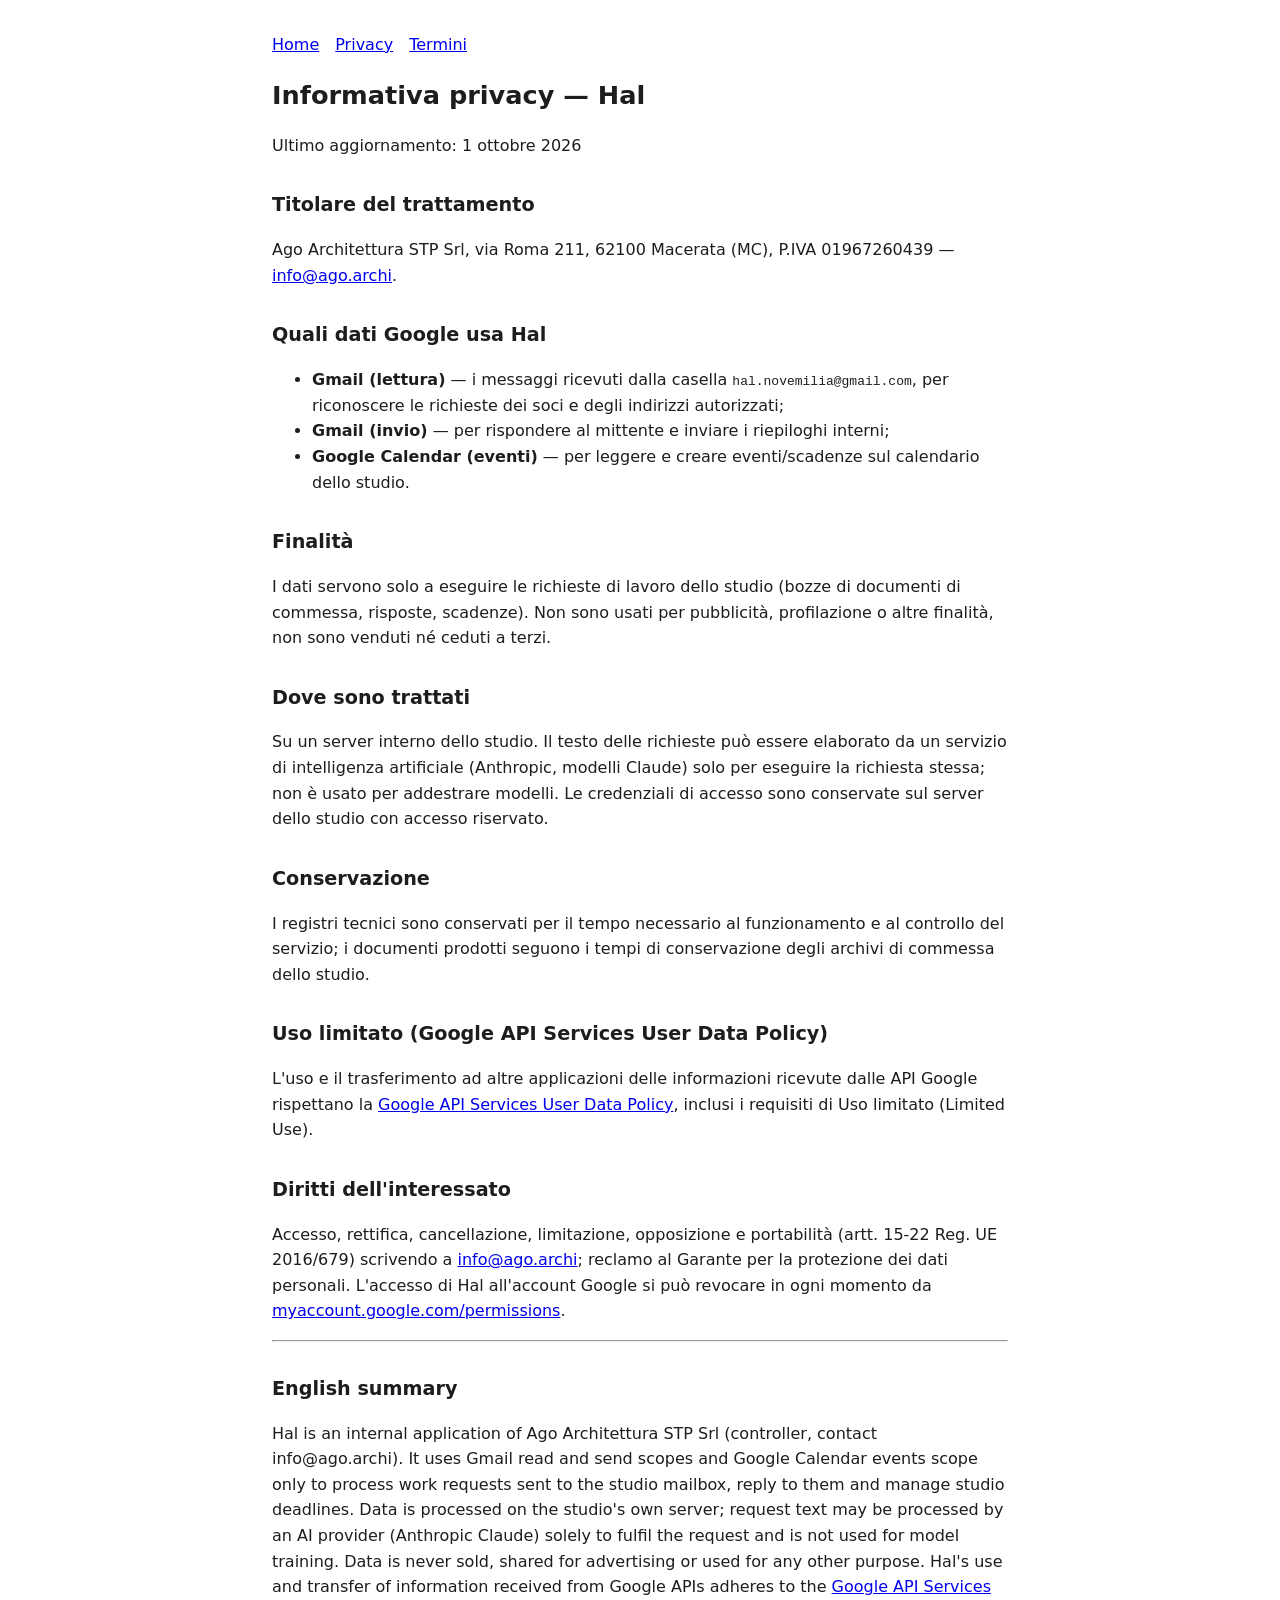
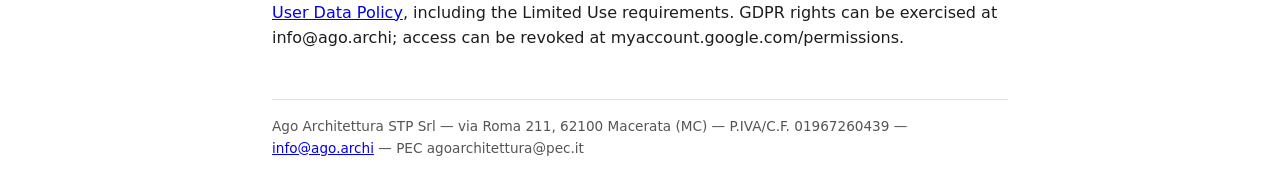
==== privacy.html @ d5c6383b "Add files via upload" ====
<!doctype html><html lang="it"><head><meta charset="utf-8"><meta name="viewport" content="width=device-width,initial-scale=1"><title>Informativa privacy</title><link rel="stylesheet" href="style.css"></head><body>
<nav><a href="index.html">Home</a><a href="privacy.html">Privacy</a><a href="termini.html">Termini</a></nav>
<h1>Informativa privacy — Hal</h1>
<p>Ultimo aggiornamento: 1 ottobre 2026</p>
<h2>Titolare del trattamento</h2>
<p>Ago Architettura STP Srl, via Roma 211, 62100 Macerata (MC), P.IVA 01967260439 — <a href="mailto:info@ago.archi">info@ago.archi</a>.</p>
<h2>Quali dati Google usa Hal</h2>
<ul>
<li><strong>Gmail (lettura)</strong> — i messaggi ricevuti dalla casella <code>hal.novemilia@gmail.com</code>, per riconoscere le richieste dei soci e degli indirizzi autorizzati;</li>
<li><strong>Gmail (invio)</strong> — per rispondere al mittente e inviare i riepiloghi interni;</li>
<li><strong>Google Calendar (eventi)</strong> — per leggere e creare eventi/scadenze sul calendario dello studio.</li>
</ul>
<h2>Finalità</h2>
<p>I dati servono solo a eseguire le richieste di lavoro dello studio (bozze di documenti di commessa, risposte, scadenze). Non sono usati per pubblicità, profilazione o altre finalità, non sono venduti né ceduti a terzi.</p>
<h2>Dove sono trattati</h2>
<p>Su un server interno dello studio. Il testo delle richieste può essere elaborato da un servizio di intelligenza artificiale (Anthropic, modelli Claude) solo per eseguire la richiesta stessa; non è usato per addestrare modelli. Le credenziali di accesso sono conservate sul server dello studio con accesso riservato.</p>
<h2>Conservazione</h2>
<p>I registri tecnici sono conservati per il tempo necessario al funzionamento e al controllo del servizio; i documenti prodotti seguono i tempi di conservazione degli archivi di commessa dello studio.</p>
<h2>Uso limitato (Google API Services User Data Policy)</h2>
<p>L'uso e il trasferimento ad altre applicazioni delle informazioni ricevute dalle API Google rispettano la <a href="https://developers.google.com/terms/api-services-user-data-policy">Google API Services User Data Policy</a>, inclusi i requisiti di Uso limitato (Limited Use).</p>
<h2>Diritti dell'interessato</h2>
<p>Accesso, rettifica, cancellazione, limitazione, opposizione e portabilità (artt. 15-22 Reg. UE 2016/679) scrivendo a <a href="mailto:info@ago.archi">info@ago.archi</a>; reclamo al Garante per la protezione dei dati personali. L'accesso di Hal all'account Google si può revocare in ogni momento da <a href="https://myaccount.google.com/permissions">myaccount.google.com/permissions</a>.</p>
<hr>
<h2>English summary</h2>
<p>Hal is an internal application of Ago Architettura STP Srl (controller, contact info@ago.archi). It uses Gmail read and send scopes and Google Calendar events scope only to process work requests sent to the studio mailbox, reply to them and manage studio deadlines. Data is processed on the studio's own server; request text may be processed by an AI provider (Anthropic Claude) solely to fulfil the request and is not used for model training. Data is never sold, shared for advertising or used for any other purpose. Hal's use and transfer of information received from Google APIs adheres to the <a href="https://developers.google.com/terms/api-services-user-data-policy">Google API Services User Data Policy</a>, including the Limited Use requirements. GDPR rights can be exercised at info@ago.archi; access can be revoked at myaccount.google.com/permissions.</p>
<footer>Ago Architettura STP Srl — via Roma 211, 62100 Macerata (MC) — P.IVA/C.F. 01967260439 — <a href="mailto:info@ago.archi">info@ago.archi</a> — PEC agoarchitettura@pec.it</footer></body></html>
---- style.css ----
body{font-family:system-ui,-apple-system,"Segoe UI",sans-serif;max-width:46rem;margin:0 auto;padding:2rem 1rem;line-height:1.6;color:#1d1d1f;background:#fff}
h1{font-size:1.6rem}h2{font-size:1.2rem;margin-top:2rem}nav a{margin-right:1rem}footer{margin-top:3rem;font-size:.85rem;color:#555;border-top:1px solid #ddd;padding-top:1rem}
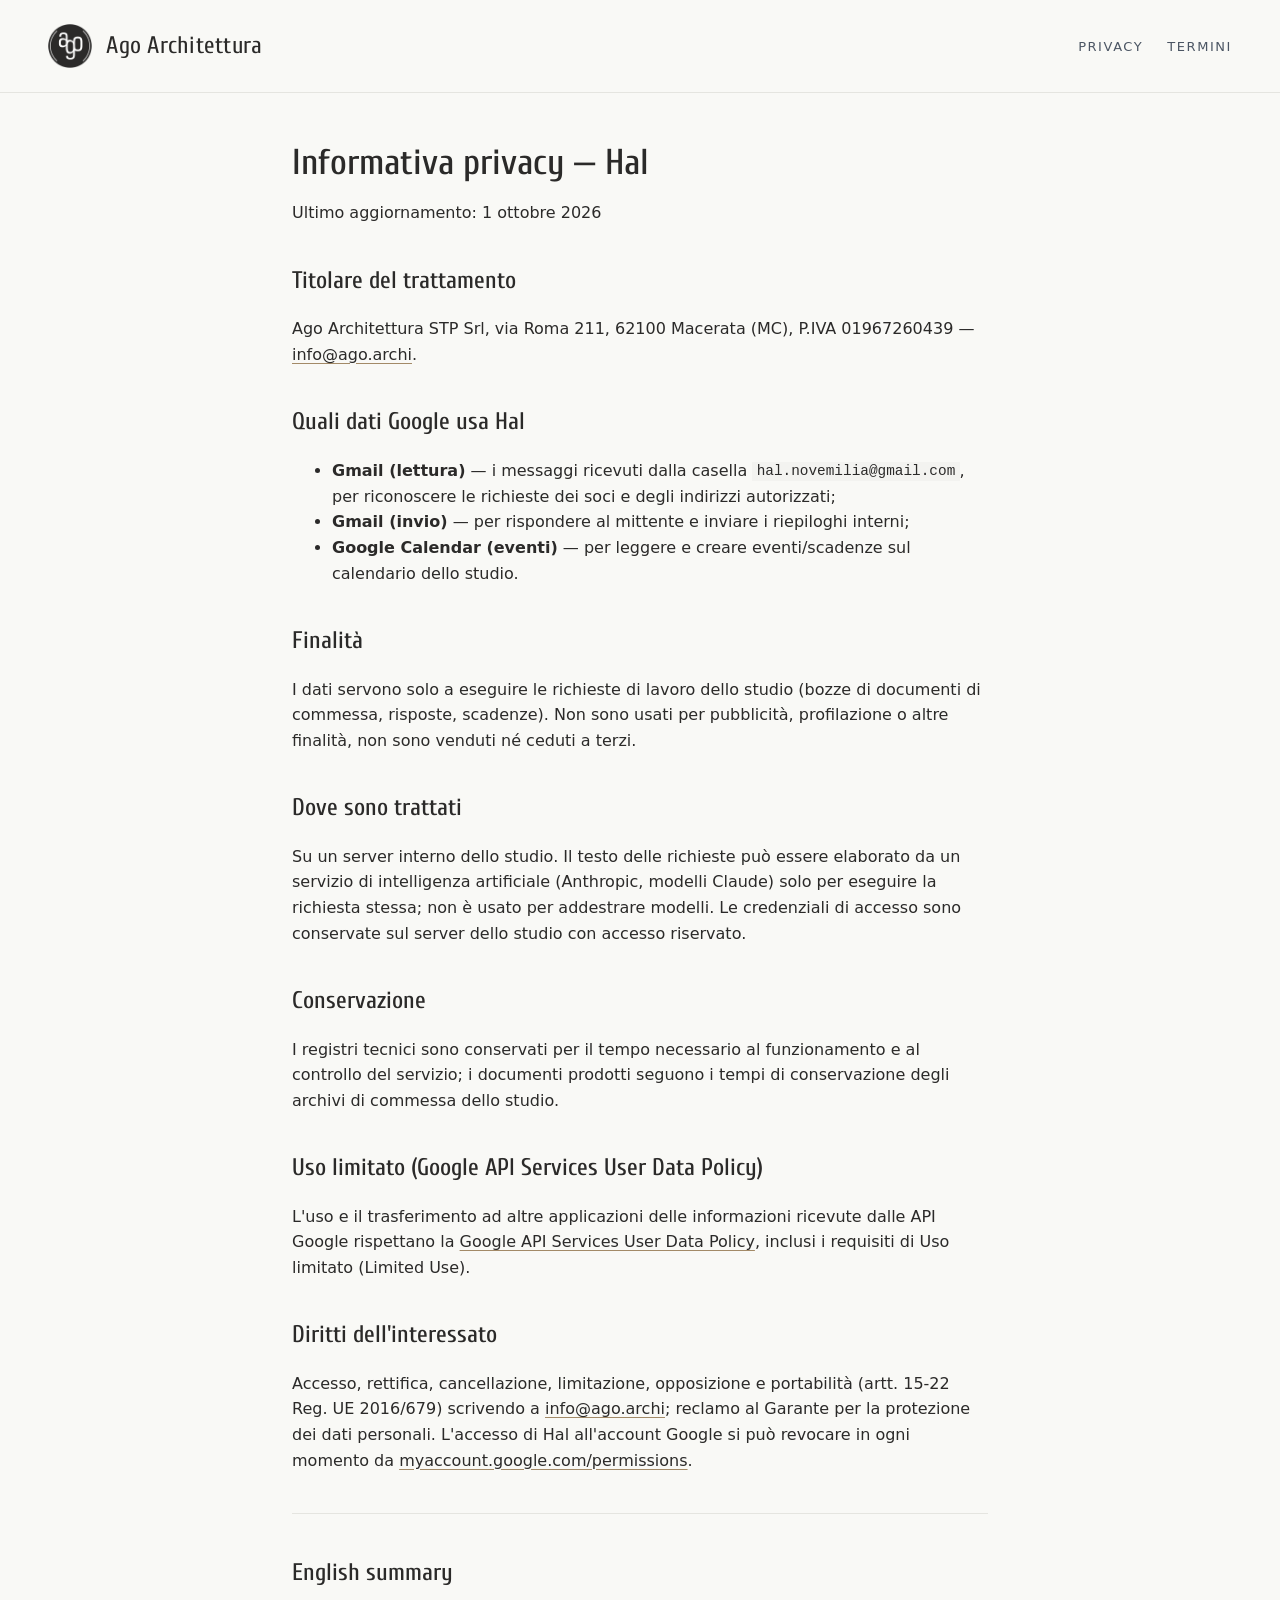
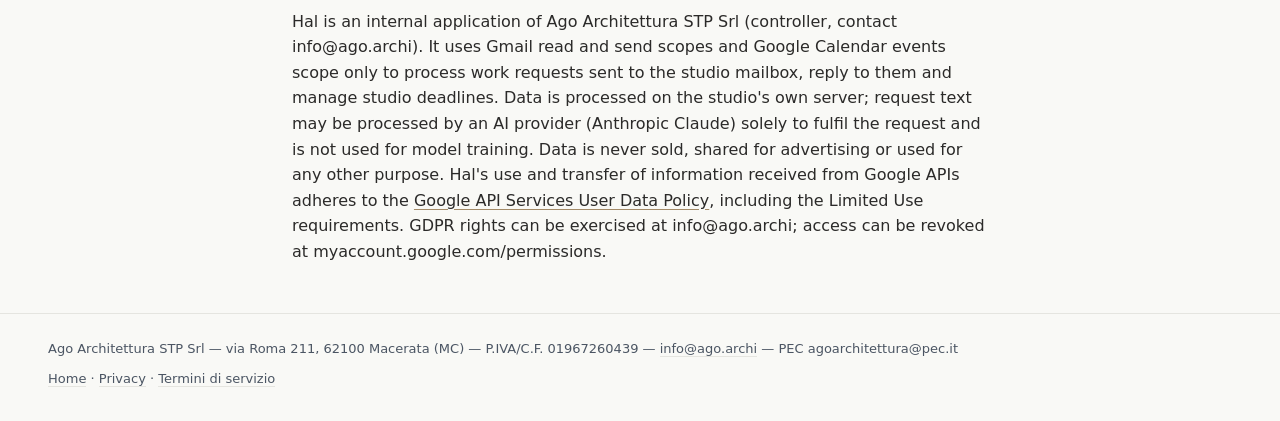
==== commit 7f86f86f: "Add files via upload" ====
--- a/privacy.html
+++ b/privacy.html
@@ -1,5 +1,21 @@
-<!doctype html><html lang="it"><head><meta charset="utf-8"><meta name="viewport" content="width=device-width,initial-scale=1"><title>Informativa privacy</title><link rel="stylesheet" href="style.css"></head><body>
-<nav><a href="index.html">Home</a><a href="privacy.html">Privacy</a><a href="termini.html">Termini</a></nav>
+<!doctype html>
+<html lang="it">
+<head>
+<meta charset="utf-8">
+<meta name="viewport" content="width=device-width,initial-scale=1">
+<title>Informativa privacy — Ago Architettura</title>
+<meta name="theme-color" content="#f9f9f6">
+<link rel="canonical" href="https://www.ago.archi/privacy.html">
+<link rel="icon" type="image/png" href="img/ago-monogramma.png">
+<link rel="preload" href="fonts/cuprum.woff" as="font" type="font/woff" crossorigin>
+<link rel="stylesheet" href="style.css">
+</head>
+<body>
+<header class="testata">
+  <a class="marchio" href="index.html" aria-label="Ago Architettura, home"><img src="img/ago-monogramma.png" width="44" height="44" alt=""><span>Ago Architettura</span></a>
+  <nav><a href="privacy.html">Privacy</a><a href="termini.html">Termini</a></nav>
+</header>
+<main class="documento">
 <h1>Informativa privacy — Hal</h1>
 <p>Ultimo aggiornamento: 1 ottobre 2026</p>
 <h2>Titolare del trattamento</h2>
@@ -23,4 +39,7 @@
 <hr>
 <h2>English summary</h2>
 <p>Hal is an internal application of Ago Architettura STP Srl (controller, contact info@ago.archi). It uses Gmail read and send scopes and Google Calendar events scope only to process work requests sent to the studio mailbox, reply to them and manage studio deadlines. Data is processed on the studio's own server; request text may be processed by an AI provider (Anthropic Claude) solely to fulfil the request and is not used for model training. Data is never sold, shared for advertising or used for any other purpose. Hal's use and transfer of information received from Google APIs adheres to the <a href="https://developers.google.com/terms/api-services-user-data-policy">Google API Services User Data Policy</a>, including the Limited Use requirements. GDPR rights can be exercised at info@ago.archi; access can be revoked at myaccount.google.com/permissions.</p>
-<footer>Ago Architettura STP Srl — via Roma 211, 62100 Macerata (MC) — P.IVA/C.F. 01967260439 — <a href="mailto:info@ago.archi">info@ago.archi</a> — PEC agoarchitettura@pec.it</footer></body></html>
+</main>
+<footer>Ago Architettura STP Srl — via Roma 211, 62100 Macerata (MC) — P.IVA/C.F. 01967260439 — <a href="mailto:info@ago.archi">info@ago.archi</a> — PEC agoarchitettura@pec.it<div class="piede-link"><a href="index.html">Home</a> · <a href="privacy.html">Privacy</a> · <a href="termini.html">Termini di servizio</a></div></footer>
+</body>
+</html>
--- a/style.css
+++ b/style.css
@@ -1,2 +1,53 @@
-body{font-family:system-ui,-apple-system,"Segoe UI",sans-serif;max-width:46rem;margin:0 auto;padding:2rem 1rem;line-height:1.6;color:#1d1d1f;background:#fff}
-h1{font-size:1.6rem}h2{font-size:1.2rem;margin-top:2rem}nav a{margin-right:1rem}footer{margin-top:3rem;font-size:.85rem;color:#555;border-top:1px solid #ddd;padding-top:1rem}
+@font-face{font-family:"Cuprum";src:url("fonts/cuprum.woff") format("woff");font-weight:400 700;font-style:normal;font-display:swap}
+:root{--carta:#f9f9f6;--carta2:#f3f3f0;--inchiostro:#2b2a29;--grafite:#4b5563;--ottone:#a38a67;--linea:#e5e5e0}
+*{box-sizing:border-box}
+html{-webkit-text-size-adjust:100%}
+body{margin:0;background:var(--carta);color:var(--inchiostro);font-family:system-ui,-apple-system,"Segoe UI",Roboto,"Helvetica Neue",Arial,sans-serif;font-size:1rem;line-height:1.6}
+a{color:inherit;text-decoration-color:var(--ottone);text-underline-offset:.2em}
+a:hover{color:var(--ottone)}
+:focus-visible{outline:2px solid var(--inchiostro);outline-offset:3px}
+
+/* testata */
+.testata{display:flex;align-items:center;justify-content:space-between;gap:1rem;padding:1.5rem 3rem;border-bottom:1px solid var(--linea)}
+.marchio{display:flex;align-items:center;gap:.9rem;text-decoration:none;font-family:"Cuprum",sans-serif;font-size:1.5rem;letter-spacing:.01em;color:var(--inchiostro)}
+.marchio img{width:44px;height:44px;display:block}
+.testata nav a{margin-left:1.5rem;font-size:.8125rem;letter-spacing:.12em;text-transform:uppercase;text-decoration:none;color:var(--grafite)}
+.testata nav a:hover{color:var(--inchiostro)}
+
+/* home */
+.home{min-height:100vh;min-height:100svh;display:flex;flex-direction:column}
+.home main{flex:1;display:flex;flex-direction:column;justify-content:center;padding:4rem 3rem}
+.home .contenuto{max-width:60rem;width:100%;margin:0 auto}
+.motto{font-family:"Cuprum",sans-serif;font-weight:400;font-size:clamp(2rem,4.5vw,3.25rem);line-height:1.1;letter-spacing:0;margin:0 0 1.5rem}
+.filo{width:4rem;height:2px;background:var(--ottone);border:0;margin:0 0 2rem}
+.stato{font-family:"Cuprum",sans-serif;font-size:1.25rem;line-height:1.3;margin:0 0 .75rem}
+.descrizione{max-width:34rem;color:var(--grafite);font-size:1.0625rem;margin:0 0 3rem}
+.contatti{display:grid;grid-template-columns:repeat(auto-fit,minmax(13rem,1fr));gap:1.5rem 3rem;border-top:1px solid var(--linea);padding-top:1.75rem;font-size:.9375rem}
+.contatti dt{font-size:.75rem;letter-spacing:.12em;text-transform:uppercase;color:var(--grafite);margin:0 0 .25rem}
+.contatti dd{margin:0}
+.contatti address{font-style:normal}
+
+/* piede */
+footer{padding:1.5rem 3rem 2rem;border-top:1px solid var(--linea);font-size:.8125rem;line-height:1.7;color:var(--grafite)}
+footer a{text-decoration:none;border-bottom:1px solid var(--linea)}
+footer a:hover{border-bottom-color:var(--ottone)}
+.piede-link{margin-top:.5rem}
+
+/* pagine legali (privacy, termini) */
+body:not(.home){display:block}
+body:not(.home) .testata{margin-bottom:0}
+.documento{max-width:46rem;margin:0 auto;padding:3rem 1.25rem 2rem}
+.documento h1{font-family:"Cuprum",sans-serif;font-weight:500;font-size:2.25rem;line-height:1.2;margin:0 0 1rem}
+.documento h2{font-family:"Cuprum",sans-serif;font-weight:500;font-size:1.5rem;margin:2.25rem 0 .5rem}
+.documento hr{border:0;border-top:1px solid var(--linea);margin:2.5rem 0}
+.documento code{font-size:.9em;background:var(--carta2);padding:.1em .3em}
+
+@media (max-width:640px){
+  .testata{padding:1rem 1.25rem}
+  .marchio{font-size:1.25rem}
+  .marchio img{width:36px;height:36px}
+  .testata nav a{margin-left:1rem}
+  .home main{padding:3rem 1.25rem}
+  .descrizione{margin-bottom:2.5rem}
+  footer{padding:1.25rem 1.25rem 1.75rem}
+}
